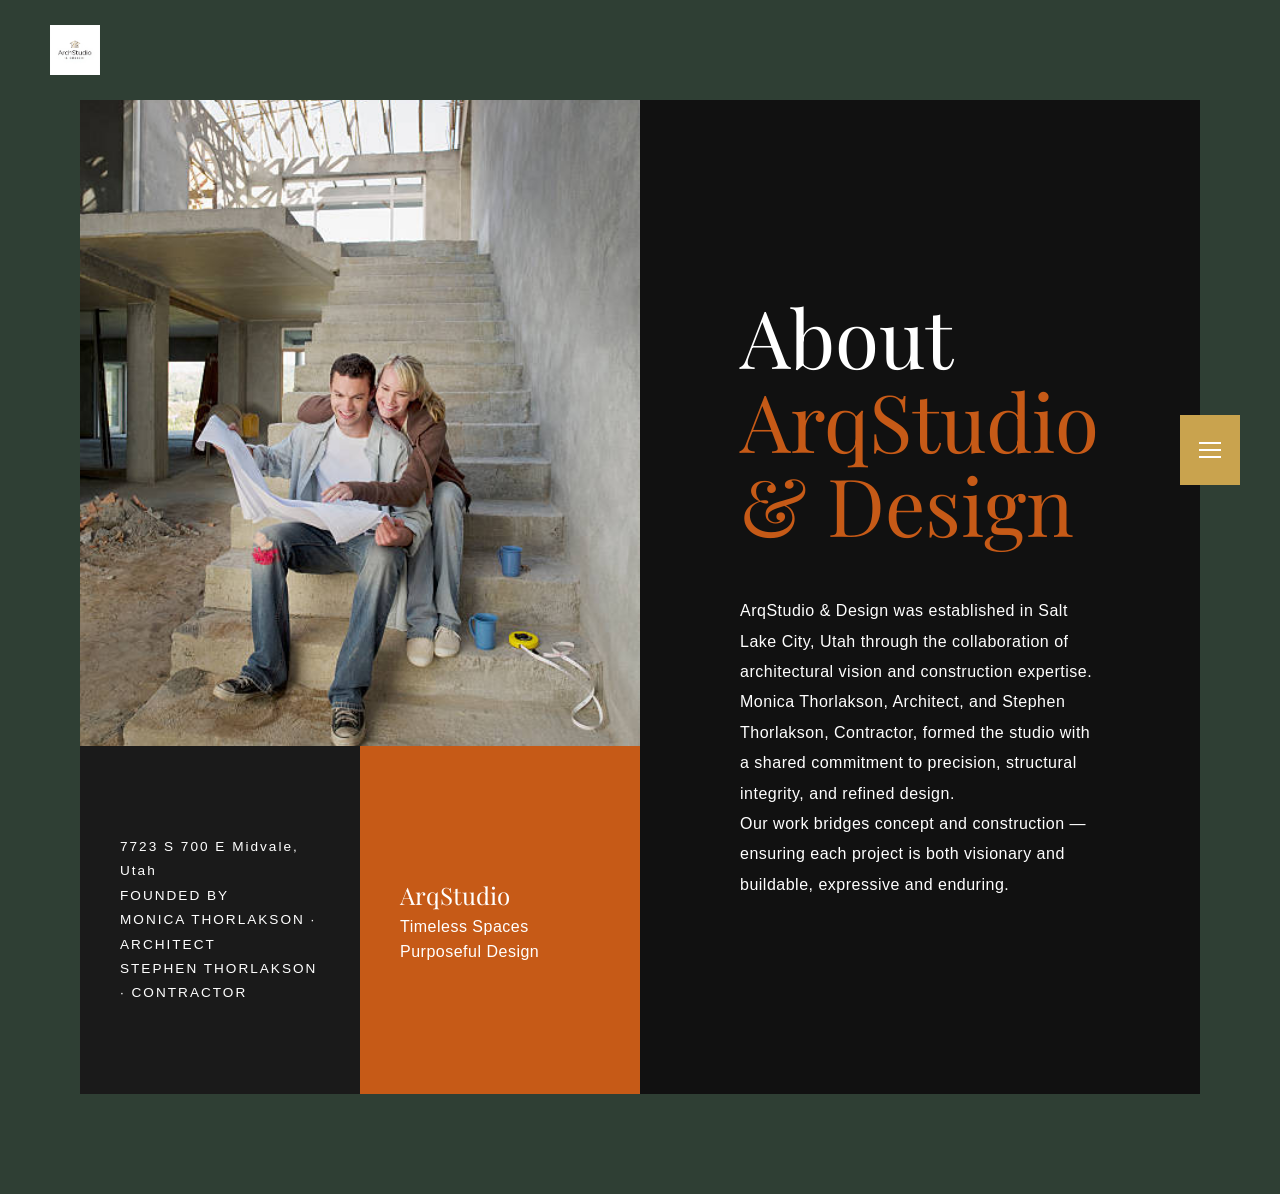
==== about.html @ b3302622 "update create page about arqstudio" ====
<!DOCTYPE html>
<html lang="en">

<head>
    <meta charset="UTF-8">
    <title>About | ArqStudio & Design</title>
    <meta name="viewport" content="width=device-width, initial-scale=1.0">
    <link href="https://fonts.googleapis.com/css2?family=Playfair+Display:wght@400;500&display=swap" rel="stylesheet">
    <link rel="stylesheet" href="https://cdnjs.cloudflare.com/ajax/libs/font-awesome/6.5.0/css/all.min.css">
    <link rel="stylesheet" href="style/styles.css">
</head>

<body>
    <!-- ===============================
         NAVBAR
    ================================== -->

    <header class="navbar">
        <div class="brand">
            <img src="images/logoArchDesigB.png" alt="ArqStudio Logo">
        </div>

        <button class="menu-btn" id="menuBtn" aria-label="Open menu"
            aria-controls="overlayMenu" aria-expanded="false">
            <span class="menu-icon">
                <span></span>
                <span></span>
                <span></span>
            </span>
        </button>
    </header>

    <!-- Overlay Menu -->
    <div class="menu-overlay" id="overlayMenu" aria-hidden="true">
        <aside class="menu-panel" role="dialog" aria-modal="true">
            <button class="menu-close" id="menuClose">
                <span>x</span>
            </button>

            <nav class="menu-nav">
                <a class="menu-link" href="index.html">Home</a>
                <a class="menu-link active" href="about.html">About</a>
                <a class="menu-link" href="projects.html">Portfolio</a>
                <a class="menu-link" href="services.html">Services</a>
                <a class="menu-link" href="contact.html">Contact</a>
            </nav>
        </aside>
    </div>

    <!-- ===============================
         ABOUT STRUCTURE (Screenshot Style)
    ================================== -->

    <section class="about-layout">

        <!-- LEFT VISUAL SIDE -->
        <div class="about-left">

            <!-- Large Featured Image -->
            <div class="about-feature">
                <img src="images/steve&Monica.jpg" alt="ArqStudio project">
            </div>

            <!-- Dark Info Block -->
            <div class="about-info">
                7723 S 700 E Midvale, Utah<br>
                FOUNDED BY<br>
                MONICA THORLAKSON · ARCHITECT<br>
                STEPHEN THORLAKSON · CONTRACTOR
            </div>

            <!-- Orange Accent Block -->
            <div class="about-accent">
                <h2>ArqStudio</h2>
                <p>Timeless Spaces Purposeful Design</p>
            </div>

        </div>


        <!-- RIGHT TYPOGRAPHY SIDE -->
        <div class="about-right">

            <h1>About</h1>
            <h1 class="accent-text">ArqStudio & Design</h1>
            
            <div class="about-description">
                <p>
                    ArqStudio & Design was established in Salt Lake City, Utah
                    through the collaboration of architectural vision and
                    construction expertise.
                </p>

                <p>
                    Monica Thorlakson, Architect, and Stephen Thorlakson,
                    Contractor, formed the studio with a shared commitment
                    to precision, structural integrity, and refined design.
                </p>

                <p>
                    Our work bridges concept and construction —
                    ensuring each project is both visionary and buildable,
                    expressive and enduring.
                </p>
            </div>

        </div>

    </section>
    <script src="js/script.js"></script>
</body>
</html>
---- style/styles.css ----
/* ===============================
   GLOBAL RESET
================================== */
* {
  margin: 0;
  padding: 0;
  box-sizing: border-box;
}

html {
  scroll-behavior: smooth;
}

body {
  font-family: 'Helvetica Neue', Arial, sans-serif;
  background-color: #2f3f34;
  color: #f5f5f5;
  line-height: 1.6;
  overflow-x: hidden;
}

/* ===============================
   TYPOGRAPHY
================================== */
h1,
h2,
h3 {
  font-family: 'Playfair Display', serif;
  font-weight: 400;
}

p {
  font-size: 1rem;
  letter-spacing: 0.5px;
}

/* ===============================
   NAVIGATION
================================== */
.navbar {
  position: fixed;
  width: 100%;
  top: 0;
  padding: 25px 50px;
  display: flex;
  justify-content: space-between;
  align-items: center;
  z-index: 1000;
}

.brand img {
  width: 50px;
}

/* Menu Button */
.menu-btn {
  position: fixed;
  top: 50%;
  right: 40px;
  transform: translateY(-50%);

  width: 60px;
  height: 70px;
  border: none;
  cursor: pointer;
  background: #c9a34e;

  display: grid;
  place-items: center;

  z-index: 3000;
}

/* ===============================
   HERO
================================== */
.hero {
  padding-top: 150px;
  padding-bottom: 60px;
  position: relative;
  height: 100vh;
  background: url("../images/interior1.jpg") center/cover no-repeat;
  display: flex;
  justify-content: center;
  align-items: center;
  text-align: center;
  color: white;
}

.hero::before {
  content: "";
  position: absolute;
  inset: 0;
  background: rgba(55, 51, 51, 0.55);
}

.hero-wrapper {
  position: relative;
  z-index: 2;
  max-width: 900px;
  padding: 20px;
  text-align: center;
}

.hero-logo {
  width: 280px;
  margin-bottom: 30px;
}

.hero h1 {
  font-size: 4rem;
  margin-bottom: 10px;
  background: linear-gradient(135deg,
      #f5e6b3 0%,
      #d4af37 25%,
      #b8962e 50%,
      #f5e6b3 75%,
      #d4af37 100%);
  -webkit-background-clip: text;
  -webkit-text-fill-color: transparent;
  background-clip: text;
  text-shadow:
    0 4px 8px rgba(125, 129, 128, 0.7),
    0 10px 25px rgba(214, 196, 196, 0.6),
    0 20px 50px rgba(231, 228, 228, 0.5);
}

.hero h2 {
  font-size: 2rem;
  margin-bottom: 15px;
}

.hero p {
  margin-bottom: 25px;
  letter-spacing: 1px;
}

/* ===============================
   GENERAL SECTIONS
================================== */
section {
  padding: 100px 80px;
}

.section-light {
  background: #f4f4f4;
  color: #111;
}

.container {
  max-width: 1200px;
  margin: auto;
}

.grid {
  display: grid;
  gap: 30px;
  grid-template-columns: repeat(auto-fit, minmax(280px, 1fr));
}

.grid img {
  width: 100%;
  display: block;
}

.btn {
  background: #c9a34e;
  color: white;
  padding: 12px 30px;
  text-decoration: none;
  display: inline-block;
  margin-top: 20px;
  transition: 0.3s ease;
}

.btn:hover {
  opacity: 0.85;
}

/* ===============================
   FOOTER
================================== */
.footer {
  background: linear-gradient(135deg, #2a2f34, #1f2327);
  color: #dcdcdc;
  padding: 80px 60px;
}

.footer-container {
  max-width: 1200px;
  margin: auto;
  display: flex;
  justify-content: space-between;
  gap: 80px;
  flex-wrap: wrap;
}

/* ===============================
   MENU OVERLAY (JS COMPATIBLE)
================================== */

body.no-scroll {
  overflow: hidden;
}

.menu-icon {
  width: 22px;
  display: flex;
  flex-direction: column;
  gap: 5px;
}

.menu-icon span {
  height: 2px;
  width: 100%;
  background: #fff;
  display: block;
}

/* Overlay container */
.menu-overlay {
  position: fixed;
  inset: 0;
  background: rgba(121, 110, 110, 0.85);
  z-index: 2000;
  opacity: 0;
  visibility: hidden;
  pointer-events: none;
  transition: opacity 0.35s ease, visibility 0.35s ease;
}

/* When JS adds .is-open */
.menu-overlay.is-open {
  opacity: 1;
  visibility: visible;
  pointer-events: auto;
}

/* Sliding panel */
.menu-panel {
  position: absolute;
  top: 0;
  right: 0;
  height: 100%;
  width: min(520px, 88vw);
  background: #81175c58;
  padding: 80px 70px;
  transform: translateX(100%);
  transition: transform 0.45s ease;
}

.menu-overlay.is-open .menu-panel {
  transform: translateX(0);
}

.menu-close {
  position: absolute;
  top: 40px;
  right: 40px;
  width: 56px;
  height: 56px;
  border: none;
  cursor: pointer;
  background: #c9a34e;
  display: grid;
  place-items: center;
}

.menu-close span {
  color: #fff;
  font-size: 32px;
}

.menu-nav {
  display: flex;
  flex-direction: column;
  gap: 28px;
}

.menu-link {
  font-family: 'Playfair Display', serif;
  font-size: 64px;
  text-decoration: none;
  color: #f2f2f2;
}

.menu-link.active {
  color: #c9a34e;
}

.menu-link:hover {
  opacity: 0.85;
}

/* ===============================
   RESPONSIVE
================================== */

@media (max-width: 992px) {
  section {
    padding: 80px 30px;
  }

  .navbar {
    padding: 20px 25px;
  }
}

@media (max-width: 600px)
  .menu-panel {
    padding: 70px 32px;
  }

  .menu-link {
    font-size: 46px;
  }

  .menu-close {
    top: 22px;
    right: 22px;
    width: 52px;
    height: 52px;
  }

  /* ===============================
   ABOUT page
================================== */
  .about-layout {
            display: grid;
            grid-template-columns: 50% 50%;
            min-height: 100vh;
        }

        /* LEFT SIDE GRID */
        .about-left {
            display: grid;
            grid-template-rows: 65% 35%;
            grid-template-columns: 50% 50%;
        }

        .about-feature {
            grid-column: 1 / 3;
        }

        .about-feature img {
            width: 100%;
            height: 100%;
            object-fit: cover;
        }

        /* Bottom Left Dark Block */
        .about-info {
            background: #1a1a1a;
            color: #ffffff;
            padding: 40px;
            display: flex;
            align-items: center;
            font-size: 0.85rem;
            letter-spacing: 2px;
            line-height: 1.8;
        }

        /* Bottom Right Accent Block */
        .about-accent {
            background: #c65a17;
            color: #ffffff;
            padding: 40px;
            display: flex;
            flex-direction: column;
            justify-content: center;
        }

        .about-accent h3 {
            font-size: 2rem;
            margin: 0 0 10px 0;
        }

        /* RIGHT SIDE TYPOGRAPHY */
        .about-right {
            background: #111111;
            color: #ffffff;
            padding: 120px 100px;
            display: flex;
            flex-direction: column;
            justify-content: center;
        }

        .about-right h1 {
            font-size: 5rem;
            line-height: 1.05;
            margin: 0;
        }

        .about-right .accent-text {
            color: #c65a17;
        }

        .about-description {
            margin-top: 50px;
            max-width: 520px;
            font-size: 1rem;
            line-height: 1.9;
        }

        /* ===============================
           RESPONSIVE
        ================================== */

        @media (max-width: 992px) {
            .about-layout {
                grid-template-columns: 1fr;
            }

            .about-left {
                grid-template-rows: 400px 200px;
            }

            .about-right {
                padding: 80px 40px;
            }

            .about-right h1 {
                font-size: 3.5rem;
            }
        }

        @media (max-width: 600px) {
            .about-right h1 {
                font-size: 2.5rem;
            }

            .about-description {
                font-size: 0.95rem;
            }
        }
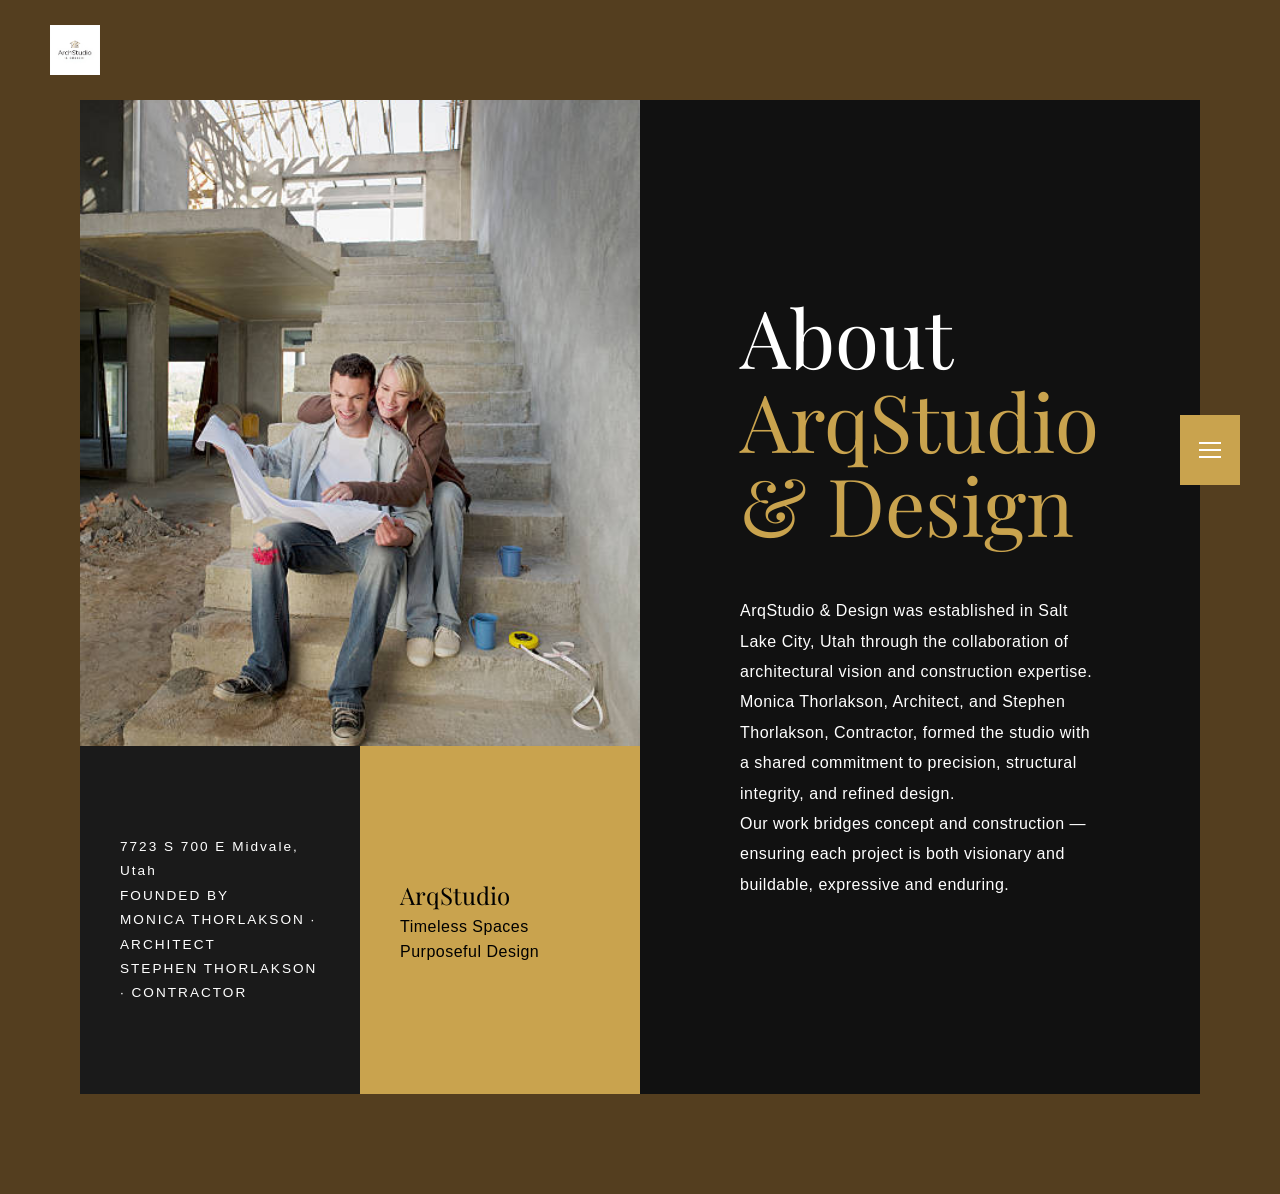
==== commit 587bdf18: "update colors en css" ====
--- a/about.html
+++ b/about.html
@@ -48,7 +48,7 @@
     </div>
 
     <!-- ===============================
-         ABOUT STRUCTURE (Screenshot Style)
+         ABOUT structure
     ================================== -->
 
     <section class="about-layout">
--- a/style/styles.css
+++ b/style/styles.css
@@ -13,7 +13,7 @@
 
 body {
   font-family: 'Helvetica Neue', Arial, sans-serif;
-  background-color: #2f3f34;
+  background-color: #543e1f;
   color: #f5f5f5;
   line-height: 1.6;
   overflow-x: hidden;
@@ -362,8 +362,8 @@
 
         /* Bottom Right Accent Block */
         .about-accent {
-            background: #c65a17;
-            color: #ffffff;
+            background: #c9a34e;
+            color: black;
             padding: 40px;
             display: flex;
             flex-direction: column;
@@ -392,7 +392,7 @@
         }
 
         .about-right .accent-text {
-            color: #c65a17;
+            color: #c9a34e;
         }
 
         .about-description {
